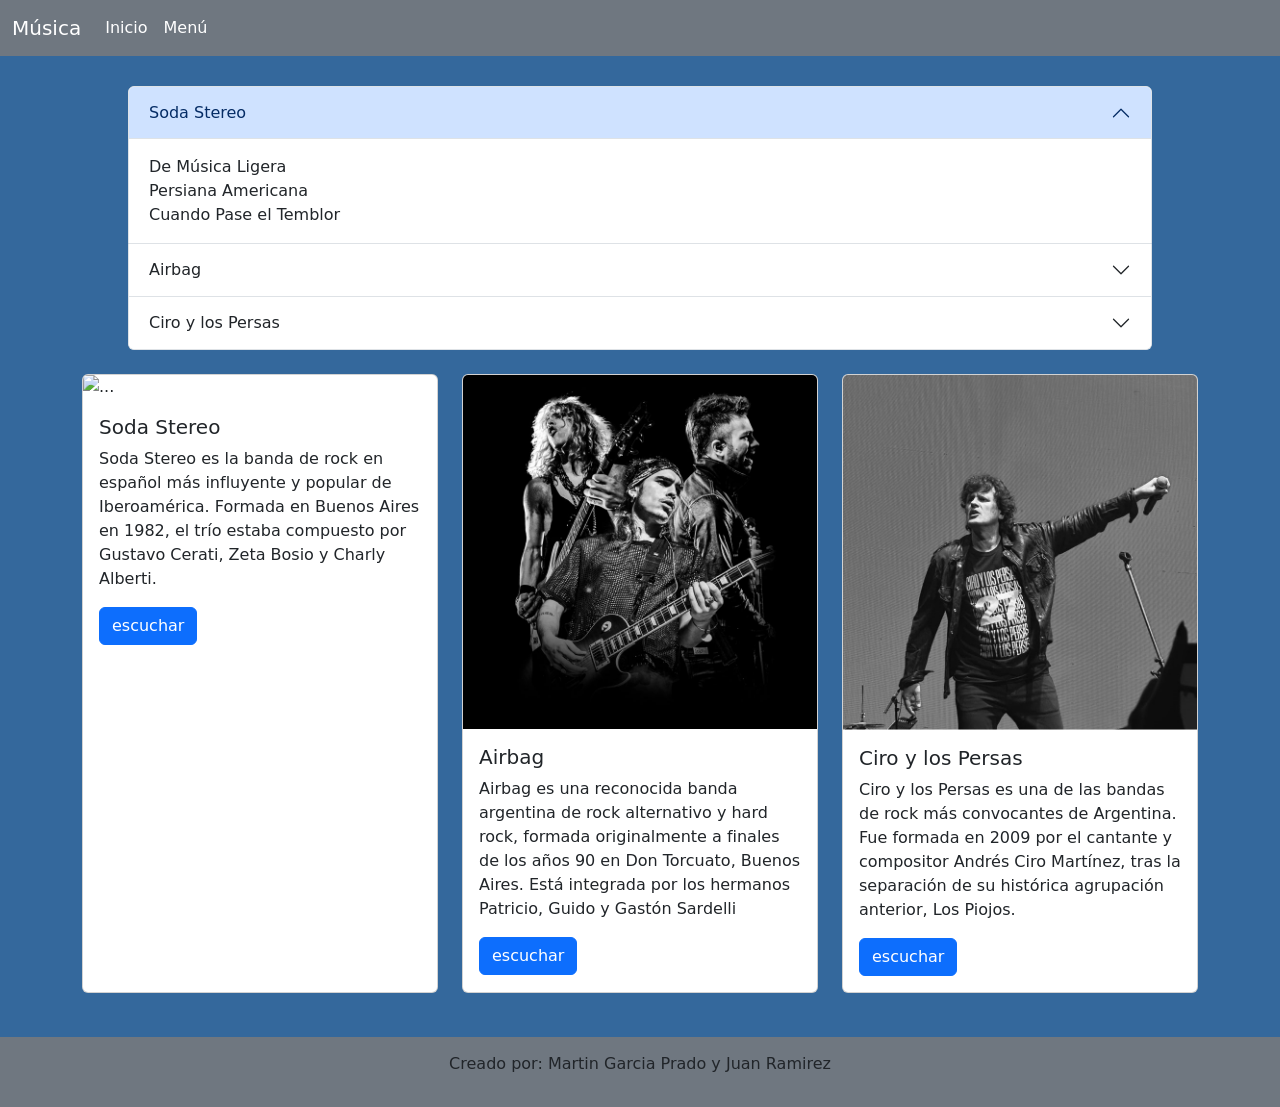
==== menu.html @ cff7a43d "primera publicacion" ====
<!DOCTYPE html>
<html lang="es">
<head>
    <meta charset="UTF-8">
    <meta name="viewport" content="width=device-width, initial-scale=1.0">
    <title>Bandas</title>

    <link href="https://cdn.jsdelivr.net/npm/bootstrap@5.3.8/dist/css/bootstrap.min.css" rel="stylesheet">

    <link rel="stylesheet" href="style.css">
</head>
<body>



<nav class="navbar navbar-expand-lg bg-body-tertiary">
    <div class="container-fluid">
        <a class="navbar-brand" href="index.html">Música</a>

        <button class="navbar-toggler" type="button" data-bs-toggle="collapse" data-bs-target="#menu">
            <span class="navbar-toggler-icon"></span>
        </button>

        <div class="collapse navbar-collapse" id="menu">
            <ul class="navbar-nav">
                <li class="nav-item">
                    <a class="nav-link" href="index.html">Inicio</a>
                </li>

                <li class="nav-item">
                    <a class="nav-link active" href="menu.html">Menú</a>
                </li>
            </ul>
        </div>
    </div>
</nav>



<div class="ac1">

    <div class="accordion" id="acordeon1">

        <div class="accordion-item">

            <h2 class="accordion-header">
                <button class="accordion-button" type="button" data-bs-toggle="collapse" data-bs-target="#uno">
                    Soda Stereo
                </button>
            </h2>

            <div id="uno" class="accordion-collapse collapse show" data-bs-parent="#acordeon1">
                <div class="accordion-body">
                    De Música Ligera<br>
                    Persiana Americana<br>
                    Cuando Pase el Temblor
                </div>
            </div>

        </div>

        <div class="accordion-item">

            <h2 class="accordion-header">
                <button class="accordion-button collapsed" type="button" data-bs-toggle="collapse" data-bs-target="#dos">
                    Airbag
                </button>
            </h2>

            <div id="dos" class="accordion-collapse collapse" data-bs-parent="#acordeon1">
                <div class="accordion-body">
                    Cicatrices<br>
                    Por Mil Noches<br>
                    Cae El Sol
                </div>
            </div>

        </div>

        <div class="accordion-item">

            <h2 class="accordion-header">
                <button class="accordion-button collapsed" type="button" data-bs-toggle="collapse" data-bs-target="#tres">
                    Ciro y los Persas
                </button>
            </h2>

            <div id="tres" class="accordion-collapse collapse" data-bs-parent="#acordeon1">
                <div class="accordion-body">
                    Me gusta<br>
                    Mirenla<br>
                    Astros
                </div>
            </div>

        </div>

    </div>

</div>

<div class="container my-4">
  <div class="row justify-content-center g-4">
    
    <div class="col-md-4">
      <div class="card h-100">
        <img src="IMG/descarga (2).jfif" class="card-img-top" alt="...">
        <div class="card-body">
          <h5 class="card-title">Soda Stereo</h5>
          <p class="card-text">Soda Stereo es la banda de rock en español más influyente y popular de Iberoamérica. Formada en Buenos Aires en 1982,
             el trío estaba compuesto por Gustavo Cerati, Zeta Bosio y Charly Alberti.</p>
          <a href="https://open.spotify.com/intl-es/artist/7An4yvF7hDYDolN4m5zKBp" class="btn btn-primary">escuchar</a>
        </div>
      </div>
    </div>

    <div class="col-md-4">
      <div class="card h-100">
        <img src="img/Airbag blanco y negro.jfif" class="card-img-top" alt="...">
        <div class="card-body">
          <h5 class="card-title">Airbag</h5>
          <p class="card-text">Airbag es una reconocida banda argentina de rock alternativo y hard rock, formada originalmente a finales de los años 90 
            en Don Torcuato, Buenos Aires. Está integrada por los hermanos Patricio, Guido y Gastón Sardelli</p>
          <a href="https://open.spotify.com/intl-es/artist/1wKDGglKV4FsFS85r2Dmpr" class="btn btn-primary">escuchar</a>
        </div>
      </div>
    </div>

    <div class="col-md-4">
      <div class="card h-100">
        <img src="img/cirovich.jpg" class="card-img-top" alt="...">
        <div class="card-body">
          <h5 class="card-title">Ciro y los Persas</h5>
          <p class="card-text">Ciro y los Persas es una de las bandas de rock más convocantes de Argentina. Fue formada en 2009 por el cantante y
             compositor Andrés Ciro Martínez, tras la separación de su histórica agrupación anterior, Los Piojos.</p>
          <a href="https://open.spotify.com/intl-es/artist/2Eo4Yaukt9d6dnZrY5hQKi" class="btn btn-primary">escuchar</a>
        </div>
      </div>
    </div>

  </div>
</div>

<footer class="ftr1">
    <p>Creado por: Martin Garcia Prado y Juan Ramirez</p>  
</footer>

<script src="https://cdn.jsdelivr.net/npm/bootstrap@5.3.8/dist/js/bootstrap.bundle.min.js"></script>

</body>
</html>
---- style.css ----
.navbar {
    background-color: #6f7780 !important; 
}


.navbar .navbar-brand, .navbar .nav-link {
    color: #ffffff !important;
}


.navbar .nav-link:hover {
    color: rgba(255, 255, 255, 0.75) !important;
}

html, body {
    height: 100%;
}

body {
    display: flex;
    flex-direction: column;
   background-color: #34689c;
    
}


#carouselExample {
    max-width: 900px; 
    width: 100%;
    margin: 30px auto 0 auto; 
    border-radius: 12px; 
    overflow: hidden;
    flex: 0 0 auto;
    box-shadow: 0 4px 15px rgba(0,0,0,0.05);
}


.carousel-item img {
    height: 500px; 
    object-fit: cover; 
}


.btns1 {
    flex: 1 0 auto; 
    text-align: center;
    margin-top: 25px;
    margin-bottom: 25px;
}




.ftr1 {
   background-color: #6f7780;
    text-align: center;
    padding: 15px;
    margin-top: auto; 
    width: 100%;
}

 .ftr1{
           background-color: #6f7780;
            text-align: center;
            padding: 15px;
            margin-top: 20px;
            
        }

        .ac1{
            width: 80%;
            margin: auto;
            margin-top: 30px;
        }
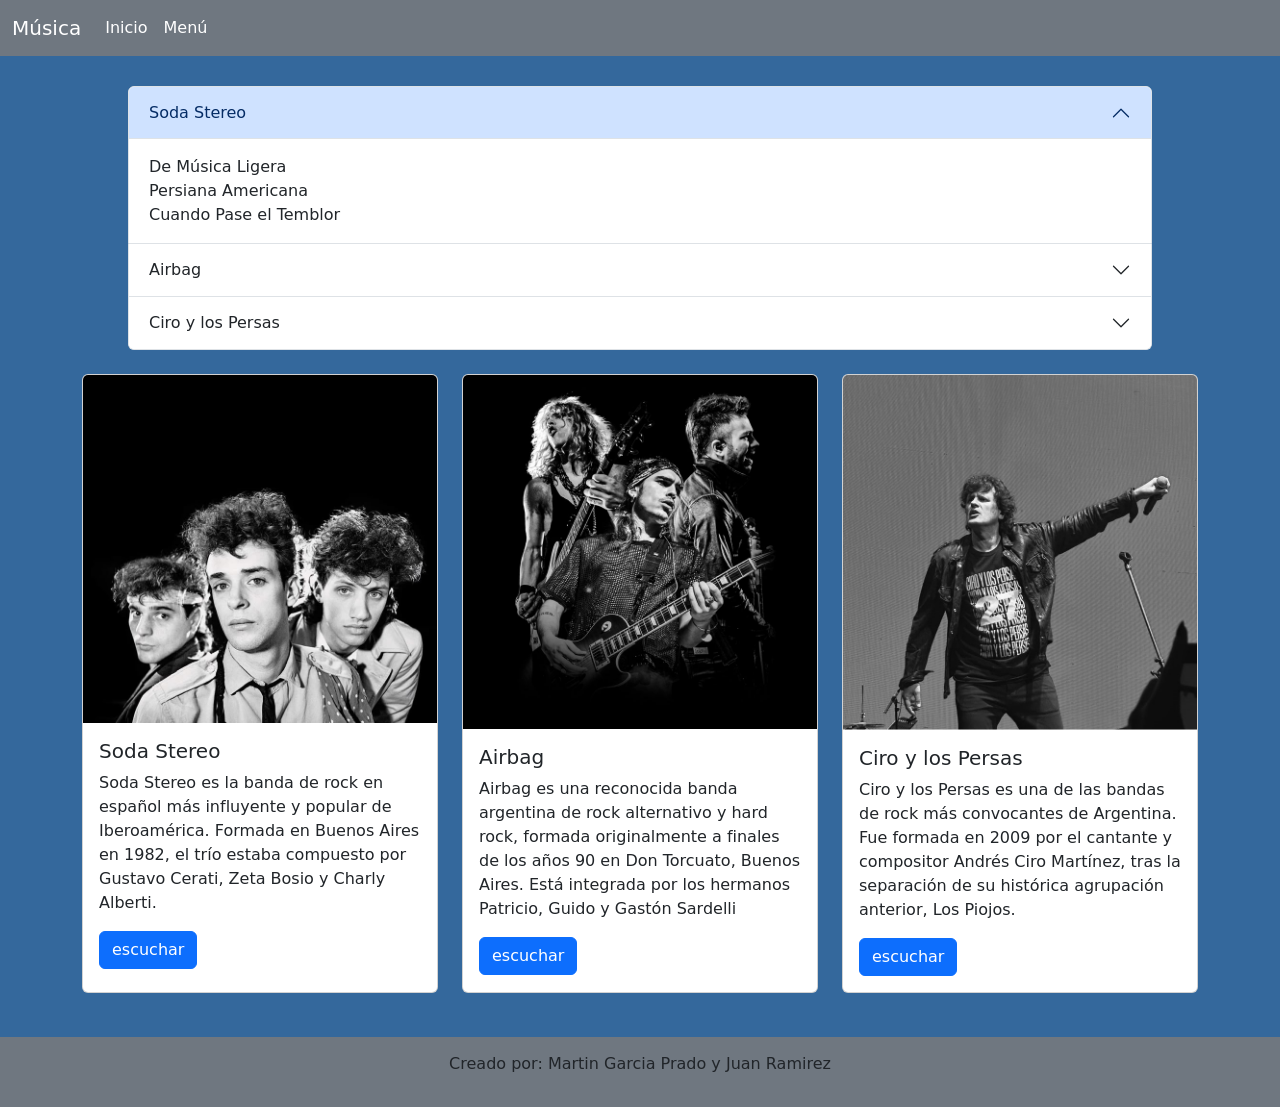
==== commit a1814470: "foto" ====
--- a/menu.html
+++ b/menu.html
@@ -104,7 +104,7 @@
     
     <div class="col-md-4">
       <div class="card h-100">
-        <img src="IMG/descarga (2).jfif" class="card-img-top" alt="...">
+        <img src="img/descarga (2).jfif" class="card-img-top" alt="...">
         <div class="card-body">
           <h5 class="card-title">Soda Stereo</h5>
           <p class="card-text">Soda Stereo es la banda de rock en español más influyente y popular de Iberoamérica. Formada en Buenos Aires en 1982,
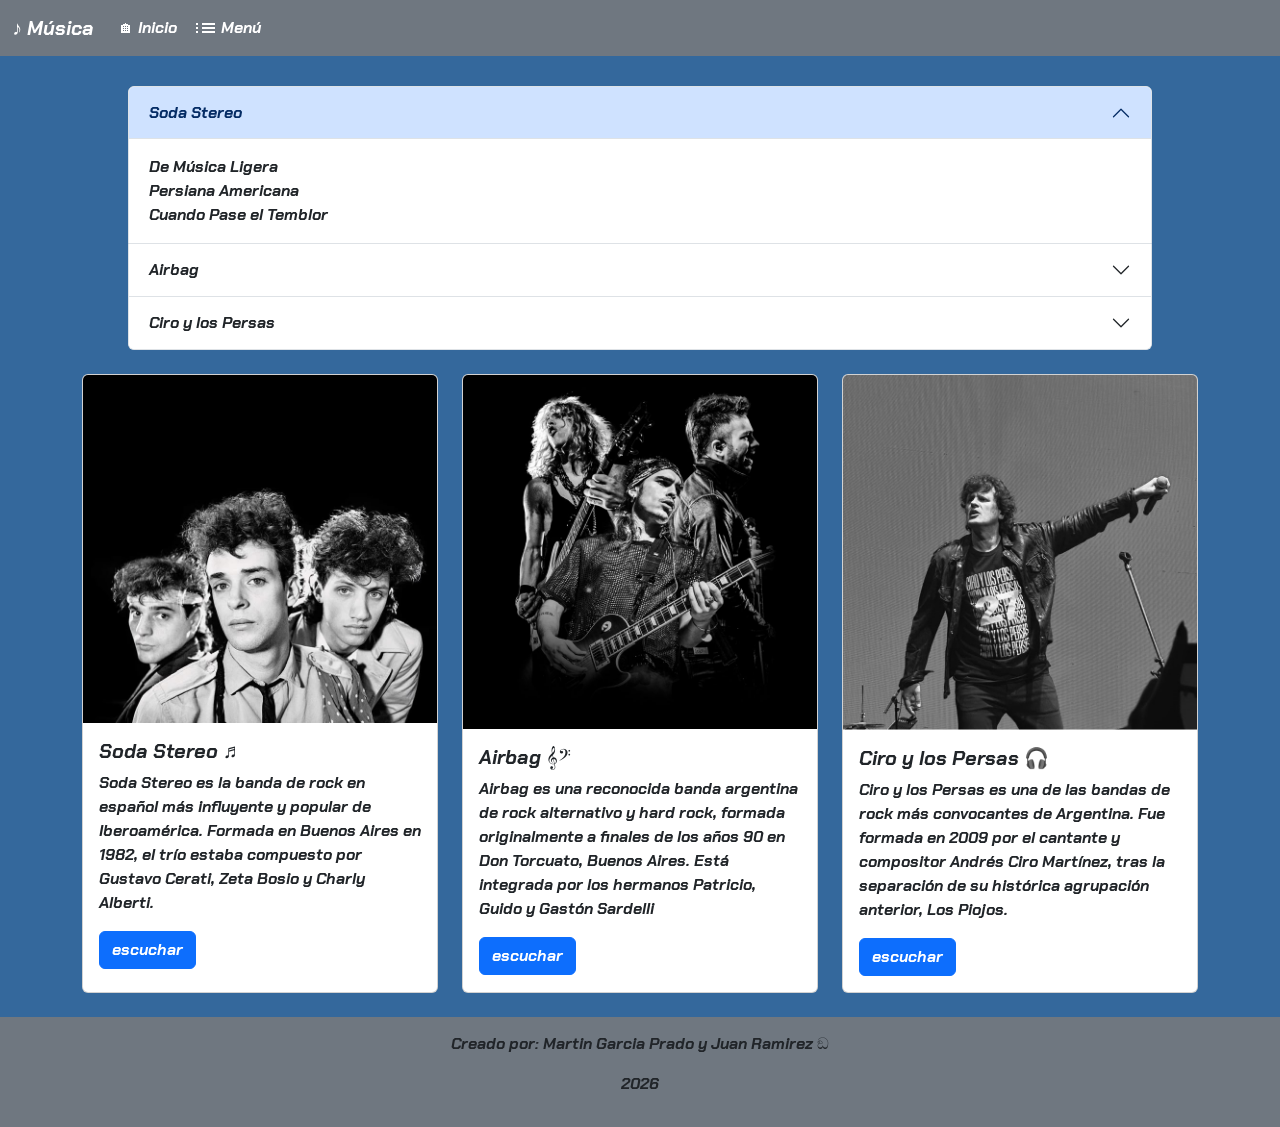
==== commit 02e5e5f3: "cambios 11/08" ====
--- a/menu.html
+++ b/menu.html
@@ -15,7 +15,7 @@
 
 <nav class="navbar navbar-expand-lg bg-body-tertiary">
     <div class="container-fluid">
-        <a class="navbar-brand" href="index.html">Música</a>
+        <a class="navbar-brand" href="index.html">♪ Música</a>
 
         <button class="navbar-toggler" type="button" data-bs-toggle="collapse" data-bs-target="#menu">
             <span class="navbar-toggler-icon"></span>
@@ -24,11 +24,11 @@
         <div class="collapse navbar-collapse" id="menu">
             <ul class="navbar-nav">
                 <li class="nav-item">
-                    <a class="nav-link" href="index.html">Inicio</a>
+                    <a class="nav-link" href="index.html">🏠︎ Inicio</a>
                 </li>
 
                 <li class="nav-item">
-                    <a class="nav-link active" href="menu.html">Menú</a>
+                    <a class="nav-link active" href="menu.html">⫶☰ Menú</a>
                 </li>
             </ul>
         </div>
@@ -106,7 +106,7 @@
       <div class="card h-100">
         <img src="img/descarga (2).jfif" class="card-img-top" alt="...">
         <div class="card-body">
-          <h5 class="card-title">Soda Stereo</h5>
+          <h5 class="card-title">Soda Stereo ♬</h5>
           <p class="card-text">Soda Stereo es la banda de rock en español más influyente y popular de Iberoamérica. Formada en Buenos Aires en 1982,
              el trío estaba compuesto por Gustavo Cerati, Zeta Bosio y Charly Alberti.</p>
           <a href="https://open.spotify.com/intl-es/artist/7An4yvF7hDYDolN4m5zKBp" class="btn btn-primary">escuchar</a>
@@ -118,7 +118,7 @@
       <div class="card h-100">
         <img src="img/Airbag blanco y negro.jfif" class="card-img-top" alt="...">
         <div class="card-body">
-          <h5 class="card-title">Airbag</h5>
+          <h5 class="card-title">Airbag 𝄞𝄢</h5>
           <p class="card-text">Airbag es una reconocida banda argentina de rock alternativo y hard rock, formada originalmente a finales de los años 90 
             en Don Torcuato, Buenos Aires. Está integrada por los hermanos Patricio, Guido y Gastón Sardelli</p>
           <a href="https://open.spotify.com/intl-es/artist/1wKDGglKV4FsFS85r2Dmpr" class="btn btn-primary">escuchar</a>
@@ -130,7 +130,7 @@
       <div class="card h-100">
         <img src="img/cirovich.jpg" class="card-img-top" alt="...">
         <div class="card-body">
-          <h5 class="card-title">Ciro y los Persas</h5>
+          <h5 class="card-title">Ciro y los Persas 🎧</h5>
           <p class="card-text">Ciro y los Persas es una de las bandas de rock más convocantes de Argentina. Fue formada en 2009 por el cantante y
              compositor Andrés Ciro Martínez, tras la separación de su histórica agrupación anterior, Los Piojos.</p>
           <a href="https://open.spotify.com/intl-es/artist/2Eo4Yaukt9d6dnZrY5hQKi" class="btn btn-primary">escuchar</a>
@@ -142,7 +142,8 @@
 </div>
 
 <footer class="ftr1">
-    <p>Creado por: Martin Garcia Prado y Juan Ramirez</p>  
+    <p>Creado por: Martin Garcia Prado y Juan Ramirez ඞ</p>  
+    <p>2026</p>
 </footer>
 
 <script src="https://cdn.jsdelivr.net/npm/bootstrap@5.3.8/dist/js/bootstrap.bundle.min.js"></script>
--- a/style.css
+++ b/style.css
@@ -1,13 +1,17 @@
-
+@font-face {
+    font-family:"hola123" ;
+    src: url(fonts/ChakraPetch-BoldItalic.ttf);
+}
 .navbar {
     background-color: #6f7780 !important; 
 }
 
-
+body{
+    font-family: "hola123";
+}
 .navbar .navbar-brand, .navbar .nav-link {
     color: #ffffff !important;
 }
-
 
 .navbar .nav-link:hover {
     color: rgba(255, 255, 255, 0.75) !important;
@@ -20,57 +24,54 @@
 body {
     display: flex;
     flex-direction: column;
-   background-color: #34689c;
-    
+    background-color: #34689c;
 }
 
-
 #carouselExample {
-    max-width: 900px; 
+    max-width: 1100px; 
     width: 100%;
-    margin: 30px auto 0 auto; 
+    margin: 20px auto 0 auto; 
     border-radius: 12px; 
     overflow: hidden;
     flex: 0 0 auto;
     box-shadow: 0 4px 15px rgba(0,0,0,0.05);
 }
 
-
 .carousel-item img {
-    height: 500px; 
+    height: 620px; 
     object-fit: cover; 
 }
 
-
 .btns1 {
-    flex: 1 0 auto; 
+    flex: 0 0 auto; 
     text-align: center;
     margin-top: 25px;
     margin-bottom: 25px;
 }
 
+.btns1 .btn-custom {
+    background-color: #9c6834;
+    border-color: #835527;
+    color: #ffffff;
+    margin: 0 5px;
+}
 
-
+.btns1 .btn-custom:hover {
+    background-color: #835527;
+    border-color: #6a431d;
+    color: #ffffff;
+}
 
 .ftr1 {
-   background-color: #6f7780;
+    background-color: #6f7780;
     text-align: center;
     padding: 15px;
     margin-top: auto; 
     width: 100%;
 }
 
- .ftr1{
-           background-color: #6f7780;
-            text-align: center;
-            padding: 15px;
-            margin-top: 20px;
-            
-        }
-
-        .ac1{
-            width: 80%;
-            margin: auto;
-            margin-top: 30px;
-        }
-
+.ac1{
+    width: 80%;
+    margin: auto;
+    margin-top: 30px;
+}
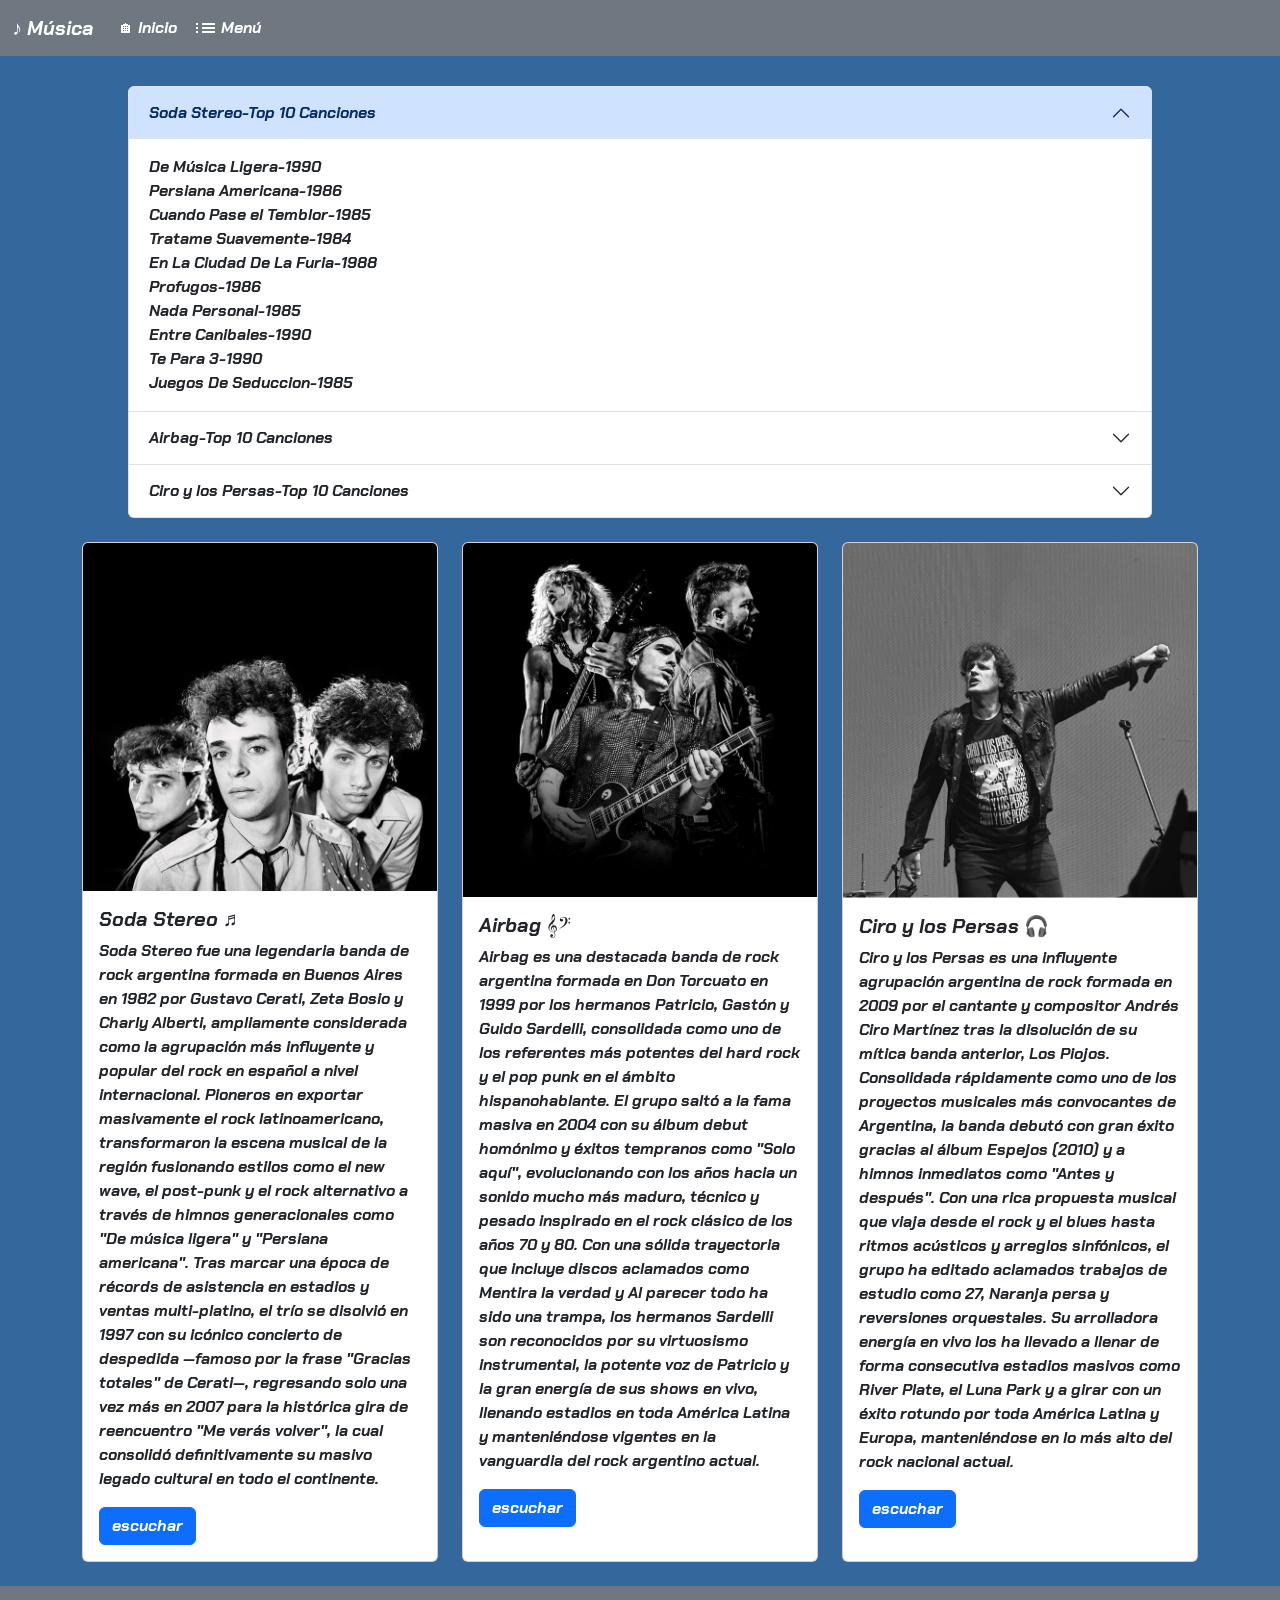
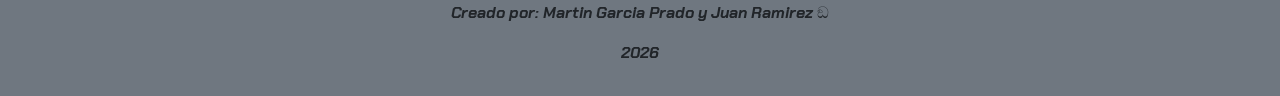
==== commit ffedecd6: "CAMBIOS 18/08 PT2" ====
--- a/menu.html
+++ b/menu.html
@@ -45,15 +45,22 @@
 
             <h2 class="accordion-header">
                 <button class="accordion-button" type="button" data-bs-toggle="collapse" data-bs-target="#uno">
-                    Soda Stereo
+                    Soda Stereo-Top 10 Canciones
                 </button>
             </h2>
 
             <div id="uno" class="accordion-collapse collapse show" data-bs-parent="#acordeon1">
                 <div class="accordion-body">
-                    De Música Ligera<br>
-                    Persiana Americana<br>
-                    Cuando Pase el Temblor
+                    De Música Ligera-1990<br>
+                    Persiana Americana-1986<br>
+                    Cuando Pase el Temblor-1985<br>
+                    Tratame Suavemente-1984 <br>
+                    En La Ciudad De La Furia-1988 <br> 
+                    Profugos-1986 <br>
+                    Nada Personal-1985 <br>
+                    Entre Canibales-1990 <br>
+                    Te Para 3-1990 <br>
+                    Juegos De Seduccion-1985 
                 </div>
             </div>
 
@@ -63,15 +70,22 @@
 
             <h2 class="accordion-header">
                 <button class="accordion-button collapsed" type="button" data-bs-toggle="collapse" data-bs-target="#dos">
-                    Airbag
+                    Airbag-Top 10 Canciones
                 </button>
             </h2>
 
             <div id="dos" class="accordion-collapse collapse" data-bs-parent="#acordeon1">
                 <div class="accordion-body">
-                    Cicatrices<br>
-                    Por Mil Noches<br>
-                    Cae El Sol
+                    Cicatrices-2016<br>
+                    Por Mil Noches-2013<br>
+                    Cae El Sol-2011 <br>
+                    Pensamientos-2021 <br>
+                    Verte De Cerca-2025 <br>
+                    Nunca Lo Olvides-2023 <br>
+                    Ganas De Verte-2021 <br>
+                    Solo Aqui-2004 <br>
+                    Noches De Insomnio-2013 <br>
+                    Algo Personal-2013 
                 </div>
             </div>
 
@@ -81,15 +95,22 @@
 
             <h2 class="accordion-header">
                 <button class="accordion-button collapsed" type="button" data-bs-toggle="collapse" data-bs-target="#tres">
-                    Ciro y los Persas
+                    Ciro y los Persas-Top 10 Canciones
                 </button>
             </h2>
 
             <div id="tres" class="accordion-collapse collapse" data-bs-parent="#acordeon1">
                 <div class="accordion-body">
-                    Me gusta<br>
-                    Mirenla<br>
-                    Astros
+                    Me gusta-2013<br>
+                    Mirenla-2013<br>
+                    Astros-2010 <br>
+                    Antes Y Despues-2010 <br>
+                    Luz-2016 <br>
+                    Vas A Bailar-2010 <br>
+                    Insisto-2011 <br>
+                    Caminando-2014 <br>
+                    El Farolito-2016 <br>
+                    Dice-2018
                 </div>
             </div>
 
@@ -107,8 +128,13 @@
         <img src="img/descarga (2).jfif" class="card-img-top" alt="...">
         <div class="card-body">
           <h5 class="card-title">Soda Stereo ♬</h5>
-          <p class="card-text">Soda Stereo es la banda de rock en español más influyente y popular de Iberoamérica. Formada en Buenos Aires en 1982,
-             el trío estaba compuesto por Gustavo Cerati, Zeta Bosio y Charly Alberti.</p>
+          <p class="card-text">Soda Stereo fue una legendaria banda de rock argentina formada en Buenos Aires en 1982 por Gustavo Cerati, Zeta Bosio y Charly Alberti,
+             ampliamente considerada como la agrupación más influyente y popular del rock en español a nivel internacional.
+              Pioneros en exportar masivamente el rock latinoamericano, transformaron la escena musical de la región fusionando estilos como el new wave,
+               el post-punk y el rock alternativo a través de himnos generacionales como "De música ligera" y "Persiana americana".
+                Tras marcar una época de récords de asistencia en estadios y ventas multi-platino, el trío se disolvió en 1997 con su icónico concierto de despedida
+                 —famoso por la frase "Gracias totales" de Cerati—, regresando solo una vez más en 2007 para la histórica gira de reencuentro "Me verás volver",
+                  la cual consolidó definitivamente su masivo legado cultural en todo el continente.</p>
           <a href="https://open.spotify.com/intl-es/artist/7An4yvF7hDYDolN4m5zKBp" class="btn btn-primary">escuchar</a>
         </div>
       </div>
@@ -119,8 +145,13 @@
         <img src="img/Airbag blanco y negro.jfif" class="card-img-top" alt="...">
         <div class="card-body">
           <h5 class="card-title">Airbag 𝄞𝄢</h5>
-          <p class="card-text">Airbag es una reconocida banda argentina de rock alternativo y hard rock, formada originalmente a finales de los años 90 
-            en Don Torcuato, Buenos Aires. Está integrada por los hermanos Patricio, Guido y Gastón Sardelli</p>
+          <p class="card-text">Airbag es una destacada banda de rock argentina formada en Don Torcuato en 1999 por los hermanos Patricio,
+             Gastón y Guido Sardelli, consolidada como uno de los referentes más potentes del hard rock y el pop punk en el ámbito hispanohablante.
+              El grupo saltó a la fama masiva en 2004 con su álbum debut homónimo y éxitos tempranos como "Solo aquí",
+               evolucionando con los años hacia un sonido mucho más maduro, técnico y pesado inspirado en el rock clásico de los años 70 y 80.
+                Con una sólida trayectoria que incluye discos aclamados como Mentira la verdad y Al parecer todo ha sido una trampa, 
+                los hermanos Sardelli son reconocidos por su virtuosismo instrumental, la potente voz de Patricio y la gran energía de sus shows en vivo,
+                 llenando estadios en toda América Latina y manteniéndose vigentes en la vanguardia del rock argentino actual.</p>
           <a href="https://open.spotify.com/intl-es/artist/1wKDGglKV4FsFS85r2Dmpr" class="btn btn-primary">escuchar</a>
         </div>
       </div>
@@ -131,8 +162,14 @@
         <img src="img/cirovich.jpg" class="card-img-top" alt="...">
         <div class="card-body">
           <h5 class="card-title">Ciro y los Persas 🎧</h5>
-          <p class="card-text">Ciro y los Persas es una de las bandas de rock más convocantes de Argentina. Fue formada en 2009 por el cantante y
-             compositor Andrés Ciro Martínez, tras la separación de su histórica agrupación anterior, Los Piojos.</p>
+          <p class="card-text">Ciro y los Persas es una influyente agrupación argentina de rock formada en 2009 por el cantante
+             y compositor Andrés Ciro Martínez tras la disolución de su mítica banda anterior, Los Piojos.
+              Consolidada rápidamente como uno de los proyectos musicales más convocantes de Argentina,
+               la banda debutó con gran éxito gracias al álbum Espejos (2010) y a himnos inmediatos como "Antes y después".
+                Con una rica propuesta musical que viaja desde el rock y el blues hasta ritmos acústicos y arreglos sinfónicos,
+                 el grupo ha editado aclamados trabajos de estudio como 27, Naranja persa y reversiones orquestales.
+                  Su arrolladora energía en vivo los ha llevado a llenar de forma consecutiva estadios masivos como River Plate,
+                   el Luna Park y a girar con un éxito rotundo por toda América Latina y Europa, manteniéndose en lo más alto del rock nacional actual.</p>
           <a href="https://open.spotify.com/intl-es/artist/2Eo4Yaukt9d6dnZrY5hQKi" class="btn btn-primary">escuchar</a>
         </div>
       </div>
